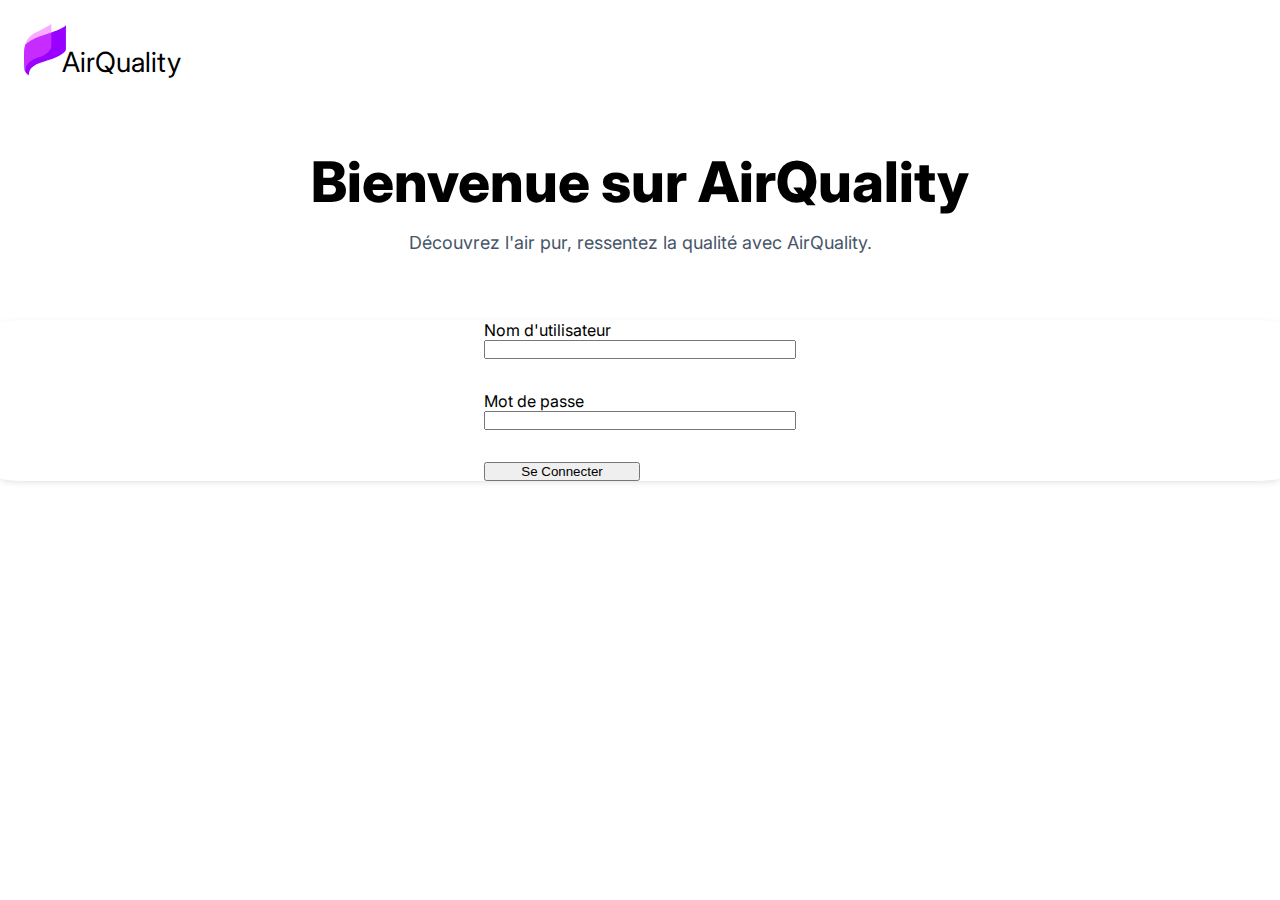
==== index.html @ ce96c217 "first commit" ====
<!DOCTYPE html>
<html lang="en">
  <head>
    <meta charset="UTF-8" />
    <meta http-equiv="X-UA-Compatible" content="IE=edge" />
    <meta name="viewport" content="width=device-width, initial-scale=1.0" />
    <link rel="stylesheet" href="styles.css" />
    <title>AirQuality</title>
  </head>
  <body>
    <div class="svgDiv">
      <svg
        class="logoSvg"
        xmlns="http://www.w3.org/2000/svg"
        viewBox="0 0 826.21 275.25"
      >
        <defs></defs>
        <g id="Calque_2" data-name="Calque 2">
          <g id="Calque_2-2" data-name="Calque 2">
            <path
              class="cls-1"
              d="M206,5V123.5c0,15.5-30,35.5-89,54.5s-93,30-94,75c-7.45-6.62-12.54-12.25-16-17.61a43.28,43.28,0,0,1-3.27-6C2.47,223.07,1.18,211.49.5,190.67.19,181.17,0,169.74,0,156q0-7.89.36-15a201.41,201.41,0,0,1,3.49-29.52c.57-2.82,1.19-5.52,1.88-8.11C17.22,89.6,44.52,72,79,60c16.59-5.77,36.18-11.93,55-18.39l.5-.17C167.67,30,198.37,17.73,206,5Z"
            />
            <path
              class="cls-2"
              d="M134.5,0V107.5C134.5,129,113,147,91,157S7.42,175,7,235.39a43.28,43.28,0,0,1-3.27-6C2.47,223.07,1.18,211.49.5,190.67.19,181.17,0,169.74,0,156q0-7.89.36-15a201.41,201.41,0,0,1,3.49-29.52c.57-2.82,1.19-5.52,1.88-8.11C17.34,59.07,45.09,47.69,74,34,112,16,134.5,0,134.5,0Z"
            />
            <text class="cls-3" transform="translate(189.06 233.49)">
              AirQuality
            </text>
          </g>
        </g>
      </svg>
    </div>

    <div class="topLoginContainer">
      <span class="welcome">Bienvenue sur AirQuality</span>
      <span class="slogan"
        >Découvrez l'air pur, ressentez la qualité avec AirQuality.</span
      >
    </div>
    <div class="loginContainer">
      <form class="form" action="index.html" method="post">
        <div class="usernameDiv">
          <label class="loginLabel">Nom d'utilisateur</label>
          <input type="text" name="login" placeholder="" />
        </div>
        <div class="passwordDiv">
          <label class="loginLabel">Mot de passe</label>
          <input type="password" placeholder="" name="password" />
        </div>
        <input type="submit" value="Se Connecter" />
      </form>
    </div>
  </body>
</html>
---- styles.css ----
@import url('https://fonts.googleapis.com/css2?family=Inter:wght@500;800&display=swap');

:root {
  --primary:#6200EE;
  --primaryVariant:3700B3;
}

* {
  margin: 0;
  padding: 0;
  box-sizing: border-box;
}

.cls-1{fill:#9a00ff;}
.cls-2{fill:#f257ff;opacity:0.5;}
.cls-3{font-size:136.19px;font-family:Inter, Century Gothic;}

.logoSvg {
  height:3.5rem;
}

.svgDiv {
  height: 5rem;
  padding: 1.5rem;
}


.loginContainer {
  margin: auto;

  border-radius: 2%;
  box-shadow: 0px 2px 6px -1px rgba(0, 0, 0, 0.13);
  overflow: hidden;
  display: flex;
}

.form {
  margin: auto;
  display: flex;
  flex-direction: column;
  gap:2rem;
}

input[type="text"] {
  color: red;
  height: 70%;
  width: 100%;
}

input[type="password"] {
  color: purple;
  height:70%;
  width: 100%;
}

input {
  width: 50%;
}

.welcome {
  font-family: "Inter";
  font-weight: 800;
  font-size: 3.5rem;
}

.slogan {
  font-family: Inter;
  color:rgb(71 85 105/1);
  font-size: 1.125rem;
}

.topLoginContainer {
  height: 15rem;
  display: flex;
  justify-content: center;
  align-items: center;
  flex-direction: column;
  gap: 1rem;
}



.loginLabel {
  font-family: Inter;
}
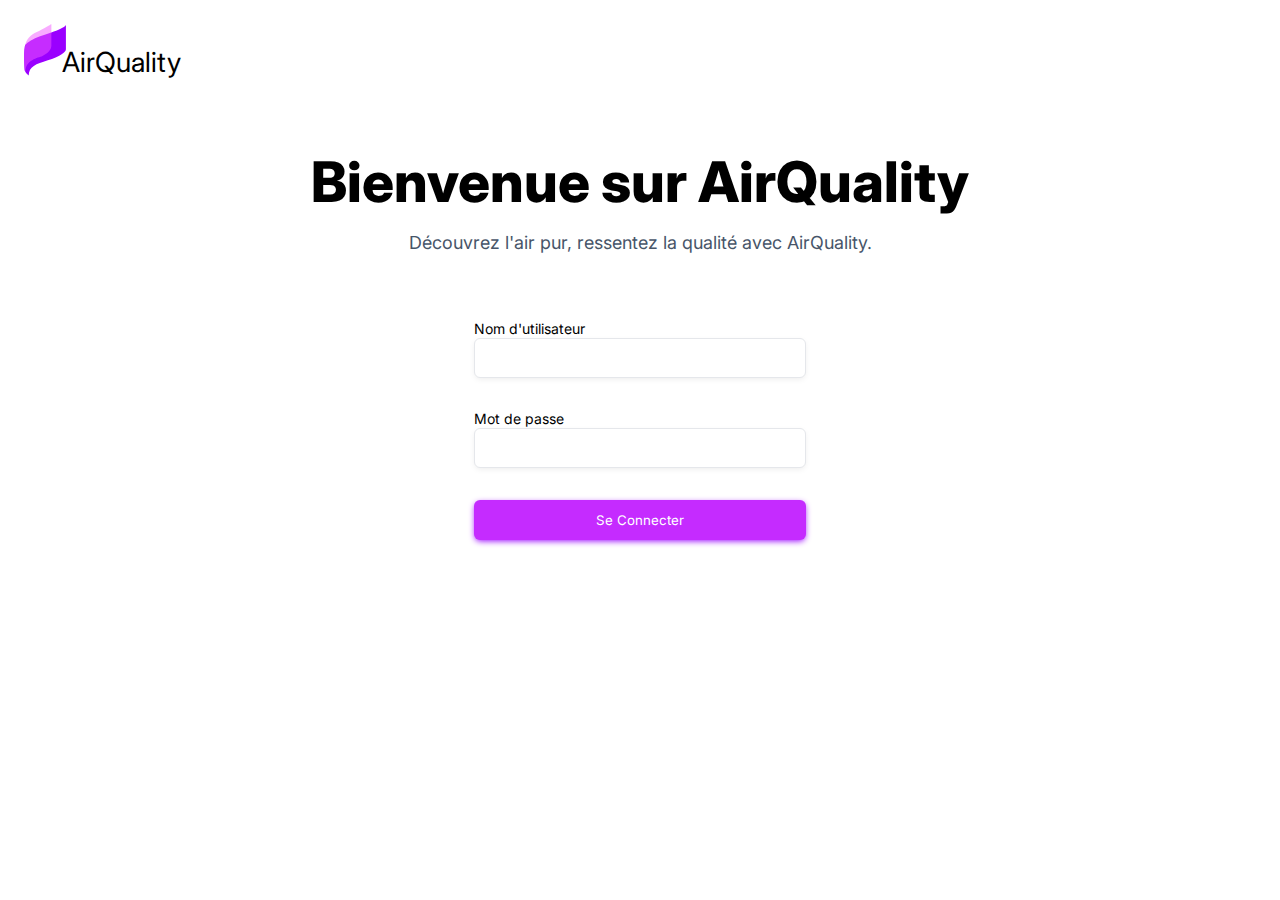
==== commit 0bf8fe25: "login page terminée" ====
--- a/index.html
+++ b/index.html
@@ -1,56 +1,49 @@
 <!DOCTYPE html>
 <html lang="en">
-  <head>
-    <meta charset="UTF-8" />
-    <meta http-equiv="X-UA-Compatible" content="IE=edge" />
-    <meta name="viewport" content="width=device-width, initial-scale=1.0" />
-    <link rel="stylesheet" href="styles.css" />
-    <title>AirQuality</title>
-  </head>
-  <body>
-    <div class="svgDiv">
-      <svg
-        class="logoSvg"
-        xmlns="http://www.w3.org/2000/svg"
-        viewBox="0 0 826.21 275.25"
-      >
-        <defs></defs>
-        <g id="Calque_2" data-name="Calque 2">
-          <g id="Calque_2-2" data-name="Calque 2">
-            <path
-              class="cls-1"
-              d="M206,5V123.5c0,15.5-30,35.5-89,54.5s-93,30-94,75c-7.45-6.62-12.54-12.25-16-17.61a43.28,43.28,0,0,1-3.27-6C2.47,223.07,1.18,211.49.5,190.67.19,181.17,0,169.74,0,156q0-7.89.36-15a201.41,201.41,0,0,1,3.49-29.52c.57-2.82,1.19-5.52,1.88-8.11C17.22,89.6,44.52,72,79,60c16.59-5.77,36.18-11.93,55-18.39l.5-.17C167.67,30,198.37,17.73,206,5Z"
-            />
-            <path
-              class="cls-2"
-              d="M134.5,0V107.5C134.5,129,113,147,91,157S7.42,175,7,235.39a43.28,43.28,0,0,1-3.27-6C2.47,223.07,1.18,211.49.5,190.67.19,181.17,0,169.74,0,156q0-7.89.36-15a201.41,201.41,0,0,1,3.49-29.52c.57-2.82,1.19-5.52,1.88-8.11C17.34,59.07,45.09,47.69,74,34,112,16,134.5,0,134.5,0Z"
-            />
-            <text class="cls-3" transform="translate(189.06 233.49)">
-              AirQuality
-            </text>
-          </g>
+
+<head>
+  <meta charset="UTF-8" />
+  <meta http-equiv="X-UA-Compatible" content="IE=edge" />
+  <meta name="viewport" content="width=device-width, initial-scale=1.0" />
+  <link rel="stylesheet" href="styles.css" />
+  <title>AirQuality</title>
+</head>
+
+<body>
+  <div class="svgDiv">
+    <svg class="logoSvg" xmlns="http://www.w3.org/2000/svg" viewBox="0 0 826.21 275.25">
+      <defs></defs>
+      <g id="Calque_2" data-name="Calque 2">
+        <g id="Calque_2-2" data-name="Calque 2">
+          <path class="cls-1"
+            d="M206,5V123.5c0,15.5-30,35.5-89,54.5s-93,30-94,75c-7.45-6.62-12.54-12.25-16-17.61a43.28,43.28,0,0,1-3.27-6C2.47,223.07,1.18,211.49.5,190.67.19,181.17,0,169.74,0,156q0-7.89.36-15a201.41,201.41,0,0,1,3.49-29.52c.57-2.82,1.19-5.52,1.88-8.11C17.22,89.6,44.52,72,79,60c16.59-5.77,36.18-11.93,55-18.39l.5-.17C167.67,30,198.37,17.73,206,5Z" />
+          <path class="cls-2"
+            d="M134.5,0V107.5C134.5,129,113,147,91,157S7.42,175,7,235.39a43.28,43.28,0,0,1-3.27-6C2.47,223.07,1.18,211.49.5,190.67.19,181.17,0,169.74,0,156q0-7.89.36-15a201.41,201.41,0,0,1,3.49-29.52c.57-2.82,1.19-5.52,1.88-8.11C17.34,59.07,45.09,47.69,74,34,112,16,134.5,0,134.5,0Z" />
+          <text class="cls-3" transform="translate(189.06 233.49)">
+            AirQuality
+          </text>
         </g>
-      </svg>
-    </div>
+      </g>
+    </svg>
+  </div>
 
-    <div class="topLoginContainer">
-      <span class="welcome">Bienvenue sur AirQuality</span>
-      <span class="slogan"
-        >Découvrez l'air pur, ressentez la qualité avec AirQuality.</span
-      >
-    </div>
-    <div class="loginContainer">
-      <form class="form" action="index.html" method="post">
-        <div class="usernameDiv">
-          <label class="loginLabel">Nom d'utilisateur</label>
-          <input type="text" name="login" placeholder="" />
-        </div>
-        <div class="passwordDiv">
-          <label class="loginLabel">Mot de passe</label>
-          <input type="password" placeholder="" name="password" />
-        </div>
-        <input type="submit" value="Se Connecter" />
-      </form>
-    </div>
-  </body>
-</html>
+  <div class="topLoginContainer">
+    <span class="welcome">Bienvenue sur AirQuality</span>
+    <span class="slogan">Découvrez l'air pur, ressentez la qualité avec AirQuality.</span>
+  </div>
+  <div class="loginContainer">
+    <form class="form" action="index.html" method="post">
+      <div class="usernameDiv">
+        <label class="loginLabel">Nom d'utilisateur</label>
+        <input type="text" name="login" placeholder="" />
+      </div>
+      <div class="passwordDiv">
+        <label class="loginLabel">Mot de passe</label>
+        <input type="password" placeholder="" name="password" />
+      </div>
+      <input type="submit" value="Se Connecter" />
+    </form>
+  </div>
+</body>
+
+</html>--- a/styles.css
+++ b/styles.css
@@ -24,13 +24,29 @@
   padding: 1.5rem;
 }
 
+.topLoginContainer {
+  height: 15rem;
+  display: flex;
+  justify-content: center;
+  align-items: center;
+  flex-direction: column;
+  text-align: center;
+  gap: 1rem;
+  margin: 0 2rem 0 2rem;
+}
+
+.slogan {
+  font-family: Inter;
+  color:rgb(71 85 105/1);
+  font-size: 1.125rem;
+}
+
 
 .loginContainer {
   margin: auto;
-
+  width: 40vw;
   border-radius: 2%;
-  box-shadow: 0px 2px 6px -1px rgba(0, 0, 0, 0.13);
-  overflow: hidden;
+  
   display: flex;
 }
 
@@ -41,20 +57,25 @@
   gap:2rem;
 }
 
-input[type="text"] {
-  color: red;
-  height: 70%;
+input {
+  border-radius: 0.375rem;
+  border: 0.5px solid #e5e7eb;
+  box-shadow: 0px 2px 6px -1px rgba(0, 0, 0, 0.08);
+  font-family: Inter;
   width: 100%;
+  height: 2.5rem;
 }
 
-input[type="password"] {
-  color: purple;
-  height:70%;
-  width: 100%;
+input[type="submit"] {
+  background-color: #C52BFF;
+  box-shadow: 0px 2px 6px -1px rgba(154, 0, 255, 1);
+  color: white;
+  border:none;
 }
 
-input {
-  width: 50%;
+input[type="submit"]:hover {
+  background-color: #f257ff;
+  cursor: pointer;
 }
 
 .welcome {
@@ -63,23 +84,7 @@
   font-size: 3.5rem;
 }
 
-.slogan {
-  font-family: Inter;
-  color:rgb(71 85 105/1);
-  font-size: 1.125rem;
-}
-
-.topLoginContainer {
-  height: 15rem;
-  display: flex;
-  justify-content: center;
-  align-items: center;
-  flex-direction: column;
-  gap: 1rem;
-}
-
-
-
 .loginLabel {
   font-family: Inter;
+  font-size: .875rem;
 }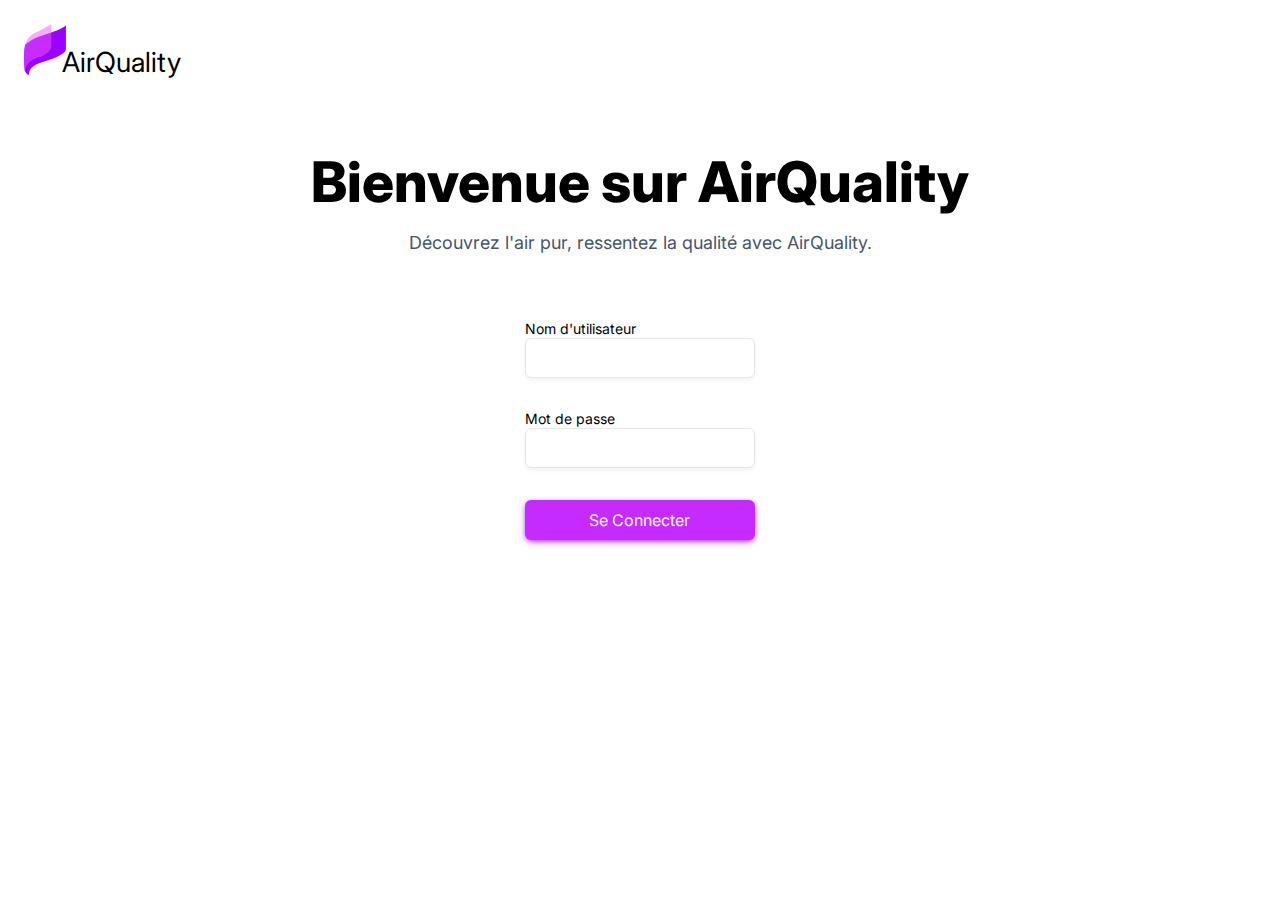
==== commit 9b809c4f: "updated responsive" ====
--- a/index.html
+++ b/index.html
@@ -35,7 +35,7 @@
     <form class="form" action="index.html" method="post">
       <div class="usernameDiv">
         <label class="loginLabel">Nom d'utilisateur</label>
-        <input type="text" name="login" placeholder="" />
+        <input class="feurtest" type="text" name="login" placeholder="" />
       </div>
       <div class="passwordDiv">
         <label class="loginLabel">Mot de passe</label>
@@ -45,5 +45,7 @@
     </form>
   </div>
 </body>
+<script src="https://ajax.googleapis.com/ajax/libs/jquery/3.1.0/jquery.min.js"></script>
+<script src="script.js"></script>
 
 </html>--- a/styles.css
+++ b/styles.css
@@ -44,10 +44,8 @@
 
 .loginContainer {
   margin: auto;
-  width: 40vw;
+  width: 60vw;
   border-radius: 2%;
-  
-  display: flex;
 }
 
 .form {
@@ -55,6 +53,11 @@
   display: flex;
   flex-direction: column;
   gap:2rem;
+  width: 30%;
+}
+
+input:focus {
+  border:3px solid #f257ff;
 }
 
 input {
@@ -62,8 +65,10 @@
   border: 0.5px solid #e5e7eb;
   box-shadow: 0px 2px 6px -1px rgba(0, 0, 0, 0.08);
   font-family: Inter;
+  padding: 0 0.375rem 0 0.375rem;
   width: 100%;
   height: 2.5rem;
+  outline: none;
 }
 
 input[type="submit"] {
@@ -71,6 +76,7 @@
   box-shadow: 0px 2px 6px -1px rgba(154, 0, 255, 1);
   color: white;
   border:none;
+  font-size:medium;
 }
 
 input[type="submit"]:hover {
@@ -87,4 +93,14 @@
 .loginLabel {
   font-family: Inter;
   font-size: .875rem;
-}+}
+
+
+
+
+@media screen and (max-width: 950px) {
+  .form{
+    width: 100%;
+    margin: 5vh 0 0 0;
+  }
+  }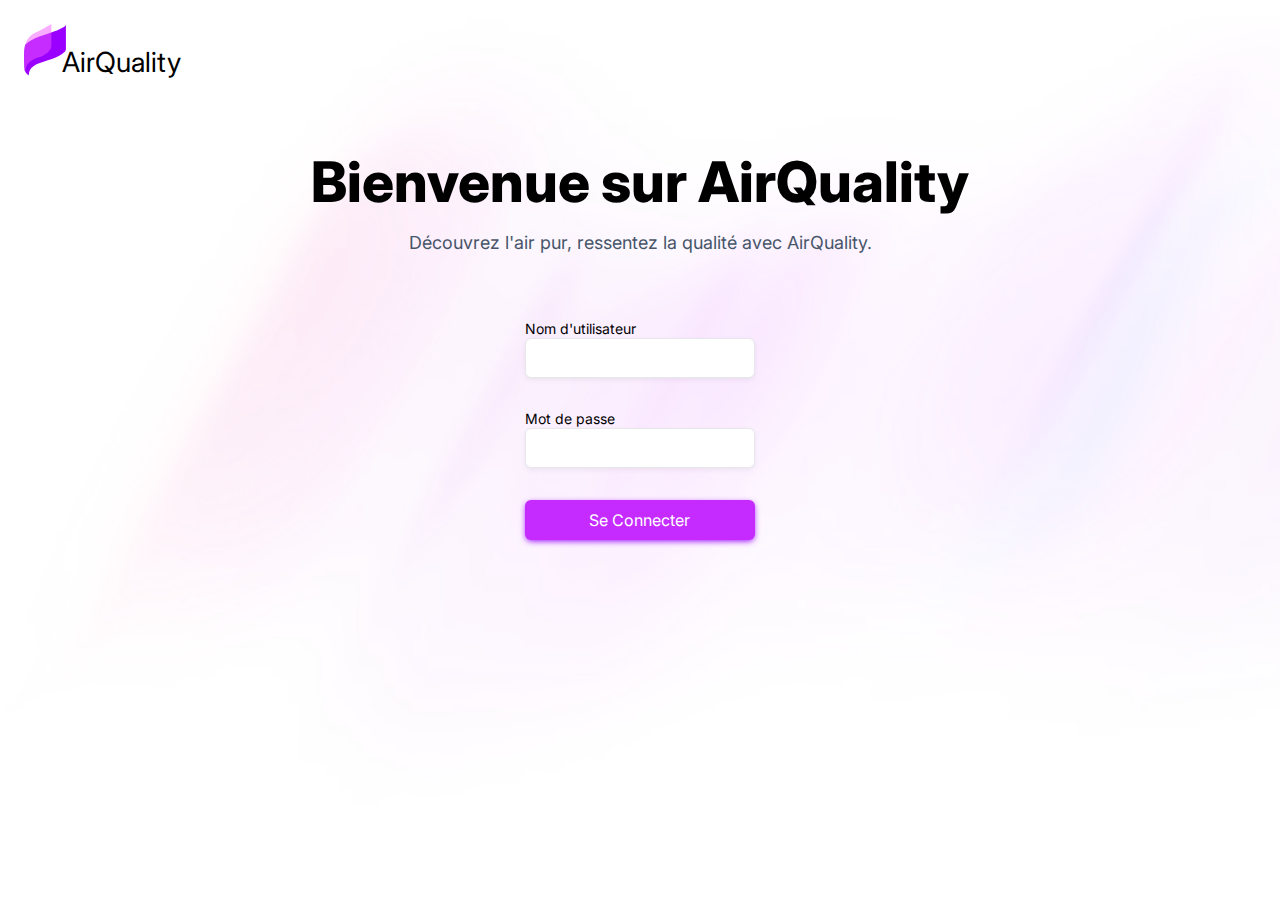
==== commit 91c6bcba: "logging system created, missing errors" ====
--- a/index.html
+++ b/index.html
@@ -1,51 +1,57 @@
 <!DOCTYPE html>
 <html lang="en">
+  <head>
+    <meta charset="UTF-8" />
+    <meta http-equiv="X-UA-Compatible" content="IE=edge" />
+    <meta name="viewport" content="width=device-width, initial-scale=1.0" />
+    <link rel="stylesheet" href="styles.css" />
+    <title>AirQuality</title>
+  </head>
 
-<head>
-  <meta charset="UTF-8" />
-  <meta http-equiv="X-UA-Compatible" content="IE=edge" />
-  <meta name="viewport" content="width=device-width, initial-scale=1.0" />
-  <link rel="stylesheet" href="styles.css" />
-  <title>AirQuality</title>
-</head>
+  <body>
+    <div class="svgDiv">
+      <svg
+        class="logoSvg"
+        xmlns="http://www.w3.org/2000/svg"
+        viewBox="0 0 826.21 275.25"
+      >
+        <defs></defs>
+        <g id="Calque_2" data-name="Calque 2">
+          <g id="Calque_2-2" data-name="Calque 2">
+            <path
+              class="cls-1"
+              d="M206,5V123.5c0,15.5-30,35.5-89,54.5s-93,30-94,75c-7.45-6.62-12.54-12.25-16-17.61a43.28,43.28,0,0,1-3.27-6C2.47,223.07,1.18,211.49.5,190.67.19,181.17,0,169.74,0,156q0-7.89.36-15a201.41,201.41,0,0,1,3.49-29.52c.57-2.82,1.19-5.52,1.88-8.11C17.22,89.6,44.52,72,79,60c16.59-5.77,36.18-11.93,55-18.39l.5-.17C167.67,30,198.37,17.73,206,5Z"
+            />
+            <path
+              class="cls-2"
+              d="M134.5,0V107.5C134.5,129,113,147,91,157S7.42,175,7,235.39a43.28,43.28,0,0,1-3.27-6C2.47,223.07,1.18,211.49.5,190.67.19,181.17,0,169.74,0,156q0-7.89.36-15a201.41,201.41,0,0,1,3.49-29.52c.57-2.82,1.19-5.52,1.88-8.11C17.34,59.07,45.09,47.69,74,34,112,16,134.5,0,134.5,0Z"
+            />
+            <text class="cls-3" transform="translate(189.06 233.49)">
+              AirQuality
+            </text>
+          </g>
+        </g>
+      </svg>
+    </div>
 
-<body>
-  <div class="svgDiv">
-    <svg class="logoSvg" xmlns="http://www.w3.org/2000/svg" viewBox="0 0 826.21 275.25">
-      <defs></defs>
-      <g id="Calque_2" data-name="Calque 2">
-        <g id="Calque_2-2" data-name="Calque 2">
-          <path class="cls-1"
-            d="M206,5V123.5c0,15.5-30,35.5-89,54.5s-93,30-94,75c-7.45-6.62-12.54-12.25-16-17.61a43.28,43.28,0,0,1-3.27-6C2.47,223.07,1.18,211.49.5,190.67.19,181.17,0,169.74,0,156q0-7.89.36-15a201.41,201.41,0,0,1,3.49-29.52c.57-2.82,1.19-5.52,1.88-8.11C17.22,89.6,44.52,72,79,60c16.59-5.77,36.18-11.93,55-18.39l.5-.17C167.67,30,198.37,17.73,206,5Z" />
-          <path class="cls-2"
-            d="M134.5,0V107.5C134.5,129,113,147,91,157S7.42,175,7,235.39a43.28,43.28,0,0,1-3.27-6C2.47,223.07,1.18,211.49.5,190.67.19,181.17,0,169.74,0,156q0-7.89.36-15a201.41,201.41,0,0,1,3.49-29.52c.57-2.82,1.19-5.52,1.88-8.11C17.34,59.07,45.09,47.69,74,34,112,16,134.5,0,134.5,0Z" />
-          <text class="cls-3" transform="translate(189.06 233.49)">
-            AirQuality
-          </text>
-        </g>
-      </g>
-    </svg>
-  </div>
-
-  <div class="topLoginContainer">
-    <span class="welcome">Bienvenue sur AirQuality</span>
-    <span class="slogan">Découvrez l'air pur, ressentez la qualité avec AirQuality.</span>
-  </div>
-  <div class="loginContainer">
-    <form class="form" action="index.html" method="post">
-      <div class="usernameDiv">
-        <label class="loginLabel">Nom d'utilisateur</label>
-        <input class="feurtest" type="text" name="login" placeholder="" />
-      </div>
-      <div class="passwordDiv">
-        <label class="loginLabel">Mot de passe</label>
-        <input type="password" placeholder="" name="password" />
-      </div>
-      <input type="submit" value="Se Connecter" />
-    </form>
-  </div>
-</body>
-<script src="https://ajax.googleapis.com/ajax/libs/jquery/3.1.0/jquery.min.js"></script>
-<script src="script.js"></script>
-
-</html>+    <div class="topLoginContainer">
+      <span class="welcome">Bienvenue sur AirQuality</span>
+      <span class="slogan"
+        >Découvrez l'air pur, ressentez la qualité avec AirQuality.</span
+      >
+    </div>
+    <div class="loginContainer">
+      <form class="form" action="/php/test.php" method="post">
+        <div class="usernameDiv">
+          <label class="loginLabel">Nom d'utilisateur</label>
+          <input type="text" name="login" placeholder="" />
+        </div>
+        <div class="passwordDiv">
+          <label class="loginLabel">Mot de passe</label>
+          <input type="password" placeholder="" name="password" />
+        </div>
+        <input type="submit" value="Se Connecter" name="envoi" />
+      </form>
+    </div>
+  </body>
+</html>
--- a/styles.css
+++ b/styles.css
@@ -10,6 +10,21 @@
   padding: 0;
   box-sizing: border-box;
 }
+
+body::after {
+  content: "";
+  background: url("img/boreal.png");
+  background-repeat: no-repeat;
+  background-size: 110%;
+  opacity: 0.35;
+  top: 0;
+  left: 0;
+  bottom: 0;
+  right: 0;
+  position: absolute;
+  z-index: -1;   
+}
+
 
 .cls-1{fill:#9a00ff;}
 .cls-2{fill:#f257ff;opacity:0.5;}
@@ -98,9 +113,15 @@
 
 
 
-@media screen and (max-width: 950px) {
+@media screen and (max-width: 650px) {
   .form{
     width: 100%;
     margin: 5vh 0 0 0;
   }
+
+  .topLoginContainer {
+    margin: 0 0 5vh 0;
+  }
+
+
   }